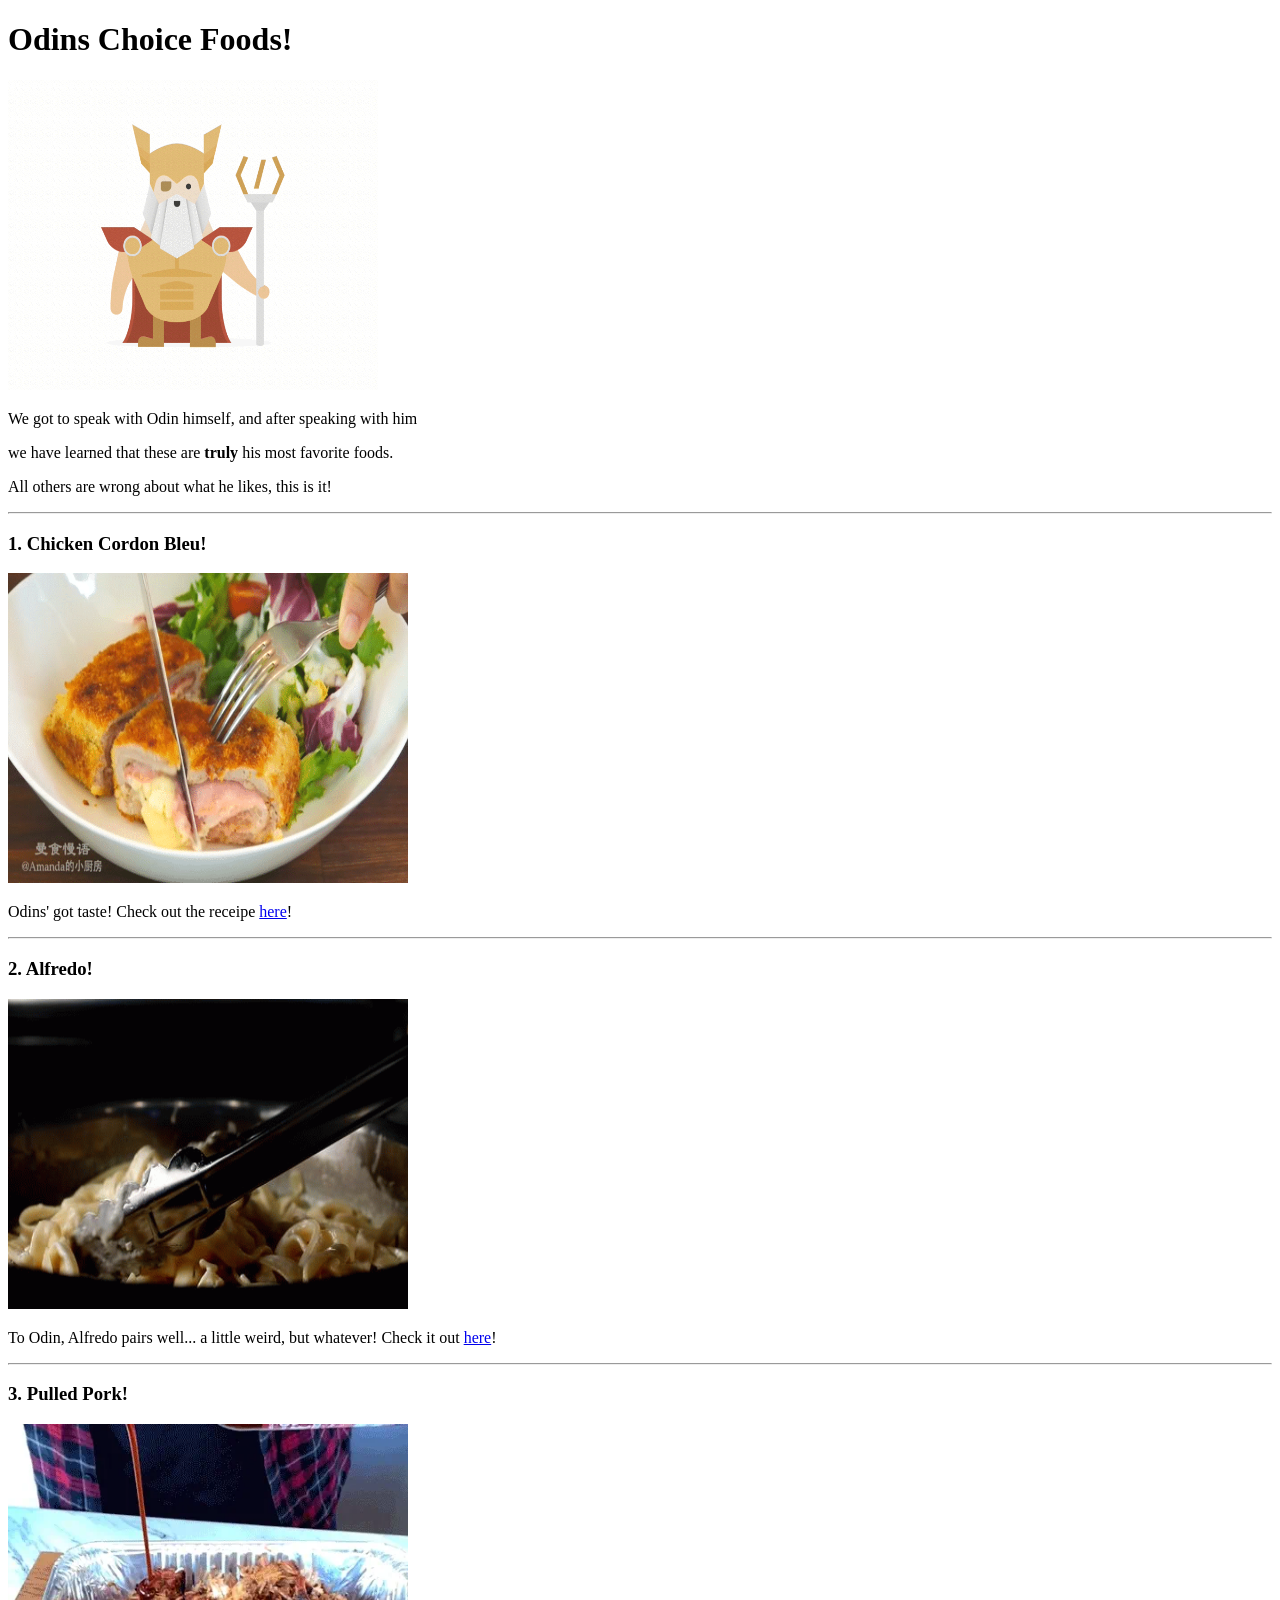
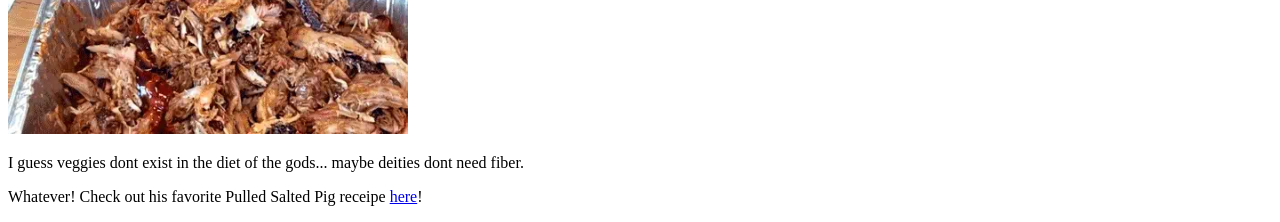
==== index.html @ 6f5dfbb4 "Reworked Repository Instructions where not followed the first time. Odin Recipes HTML was in a sub f" ====
<!DOCTYPE html>
<html lang="en">
<head>
    <meta charset="UTF-8">
    <meta name="viewport" content="width=device-width, initial-scale=1.0">
    <title>The Choice Foods of Odin</title>
</head>
<body>
    <h1> Odins Choice Foods!</h1>
    <img src="images/1_aQnPIC-yEM1Gf3pDM46Xcw.gif" alt="Gif of Odin" height="310" width="370">
    <p> We got to speak with Odin himself, and after speaking with him</p> 
    <p> we have learned that these are <strong>truly</strong> his most favorite foods.</p>
    <p> All others are wrong about what he likes, this is it!</p>
    <hr>


    <h3> 1. Chicken Cordon Bleu!</h3>
    <img src="images/cordon-bleu.gif" alt="Gif of Chicken Cordon Blue" height="310" width="400">
    <p>Odins' got taste! Check out the receipe <a href="./recipes/cordon-bleu.html">here</a>!</p>
    <hr>


    <h3> 2. Alfredo!</h3>
    <img src="images/pasta cream mixing.gif" alt="Alfredo Noodles Gif" height="310" width="400">
    <p>To Odin, Alfredo pairs well... a little weird, but whatever! Check it out <a href="./recipes/alfredo.html">here</a>!</p>
    <hr>


    <h3> 3. Pulled Pork!</h3>
    <img src="images/PulledPorkSaucing.webp" alt="Gif of Pulled Pork" height="310" width="400">
    <p>I guess veggies dont exist in the diet of the gods... maybe deities dont need fiber.</p>
    <p>Whatever! Check out his favorite Pulled Salted Pig receipe <a href="./recipes/pulled-pork.html">here</a>!</p>
</body>
</html>
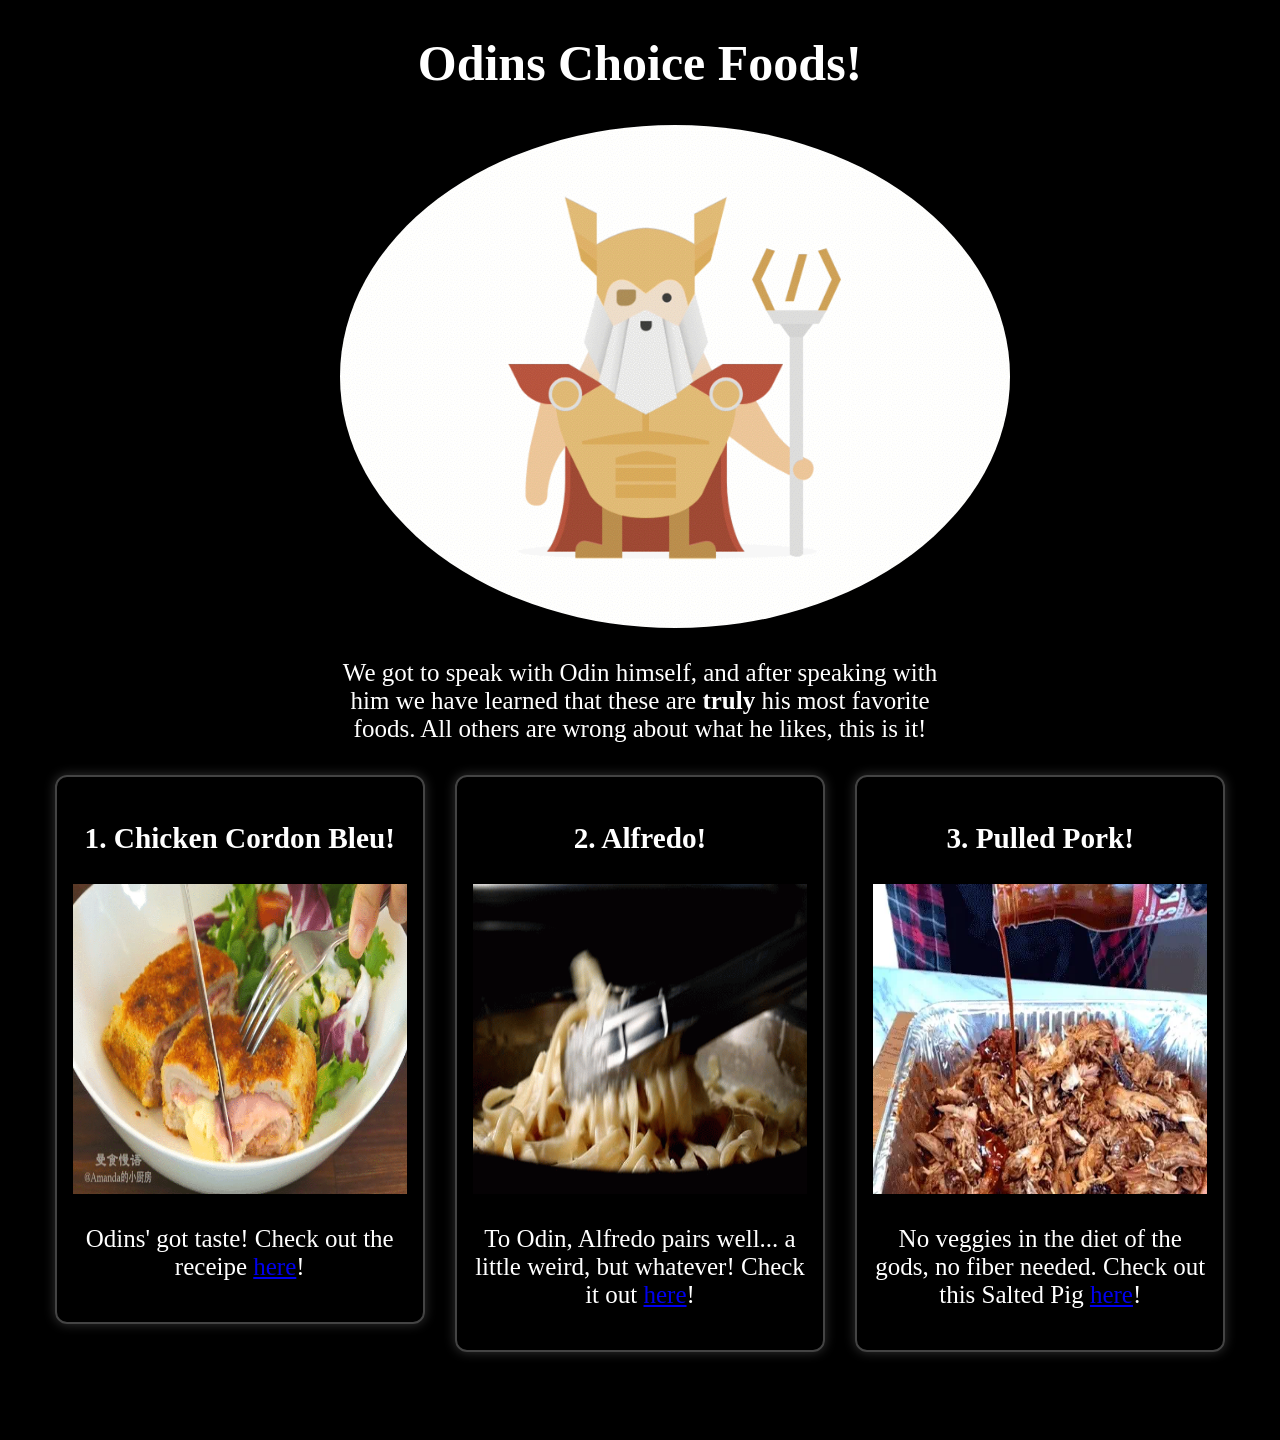
==== commit 236127e8: "Add CSS to Homepage & Pages Add CSS to all pages. Edited only landing page CSS" ====
--- a/index.html
+++ b/index.html
@@ -4,31 +4,32 @@
     <meta charset="UTF-8">
     <meta name="viewport" content="width=device-width, initial-scale=1.0">
     <title>The Choice Foods of Odin</title>
+    <link rel="stylesheet" href="styles.css">
 </head>
 <body>
-    <h1> Odins Choice Foods!</h1>
-    <img src="images/1_aQnPIC-yEM1Gf3pDM46Xcw.gif" alt="Gif of Odin" height="310" width="370">
-    <p> We got to speak with Odin himself, and after speaking with him</p> 
-    <p> we have learned that these are <strong>truly</strong> his most favorite foods.</p>
-    <p> All others are wrong about what he likes, this is it!</p>
-    <hr>
-
-
-    <h3> 1. Chicken Cordon Bleu!</h3>
-    <img src="images/cordon-bleu.gif" alt="Gif of Chicken Cordon Blue" height="310" width="400">
-    <p>Odins' got taste! Check out the receipe <a href="./recipes/cordon-bleu.html">here</a>!</p>
-    <hr>
-
-
-    <h3> 2. Alfredo!</h3>
-    <img src="images/pasta cream mixing.gif" alt="Alfredo Noodles Gif" height="310" width="400">
-    <p>To Odin, Alfredo pairs well... a little weird, but whatever! Check it out <a href="./recipes/alfredo.html">here</a>!</p>
-    <hr>
-
-
-    <h3> 3. Pulled Pork!</h3>
-    <img src="images/PulledPorkSaucing.webp" alt="Gif of Pulled Pork" height="310" width="400">
-    <p>I guess veggies dont exist in the diet of the gods... maybe deities dont need fiber.</p>
-    <p>Whatever! Check out his favorite Pulled Salted Pig receipe <a href="./recipes/pulled-pork.html">here</a>!</p>
+    <div class="intro">
+        <div>
+            <h1> Odins Choice Foods!</h1>
+            <img src="images/1_aQnPIC-yEM1Gf3pDM46Xcw.gif" alt="Gif of Odin" height="auto" width="670">
+            <p> We got to speak with Odin himself, and after speaking with him we have learned that these are <strong>truly</strong> his most favorite foods. All others are wrong about what he likes, this is it!</p>
+        </div>
+    </div>     
+    <div class="recipes">       
+        <div class="recipe">
+            <h3> 1. Chicken Cordon Bleu!</h3>
+            <img src="images/cordon-bleu.gif" alt="Gif of Chicken Cordon Blue" height="310" width="400">
+            <p>Odins' got taste! Check out the receipe <a href="./recipes/cordon-bleu.html">here</a>!</p>
+        </div>
+        <div class="recipe">
+            <h3> 2. Alfredo!</h3>
+            <img src="images/pasta cream mixing.gif" alt="Alfredo Noodles Gif" height="310" width="400">
+            <p>To Odin, Alfredo pairs well... a little weird, but whatever! Check it out <a href="./recipes/alfredo.html">here</a>!</p>
+        </div>
+        <div class="recipe">
+            <h3> 3. Pulled Pork!</h3>
+            <img src="images/PulledPorkSaucing.webp" alt="Gif of Pulled Pork" height="310" width="400">
+            <p>No veggies in the diet of the gods, no fiber needed. Check out this Salted Pig <a href="./recipes/pulled-pork.html">here</a>!</p>
+        </div>
+     </div>    
 </body>
 </html>
--- a/styles.css
+++ b/styles.css
@@ -0,0 +1,43 @@
+body{
+    color: white;
+    background-color: black;
+    text-align: center;
+    font-size: 25px;
+    font-family: Georgia, 'Times New Roman', Times, serif;
+    margin: 0;
+}
+
+.intro{
+    margin: 24px auto 8px;
+    padding: 340px;
+    padding-bottom: 0;
+    padding-top: 0px;
+}
+
+
+.intro img{
+    display: inline;
+    border-radius: 100%;
+}
+
+.recipes{
+    max-width: 1200px;
+    margin: 32px auto 64px;
+    padding: 0 16px;
+}
+
+.recipe{
+    display: inline-block;
+    vertical-align: top;
+    width: 370px;
+    margin: 0 12px 24px;
+    padding: 16px;
+    box-sizing: border-box;
+    border: 2px solid#444;
+    border-radius: 12px;
+    text-align: center;
+    box-shadow: 0 0 12px #333;
+}
+.recipe img{
+    max-width: 100%;
+}
